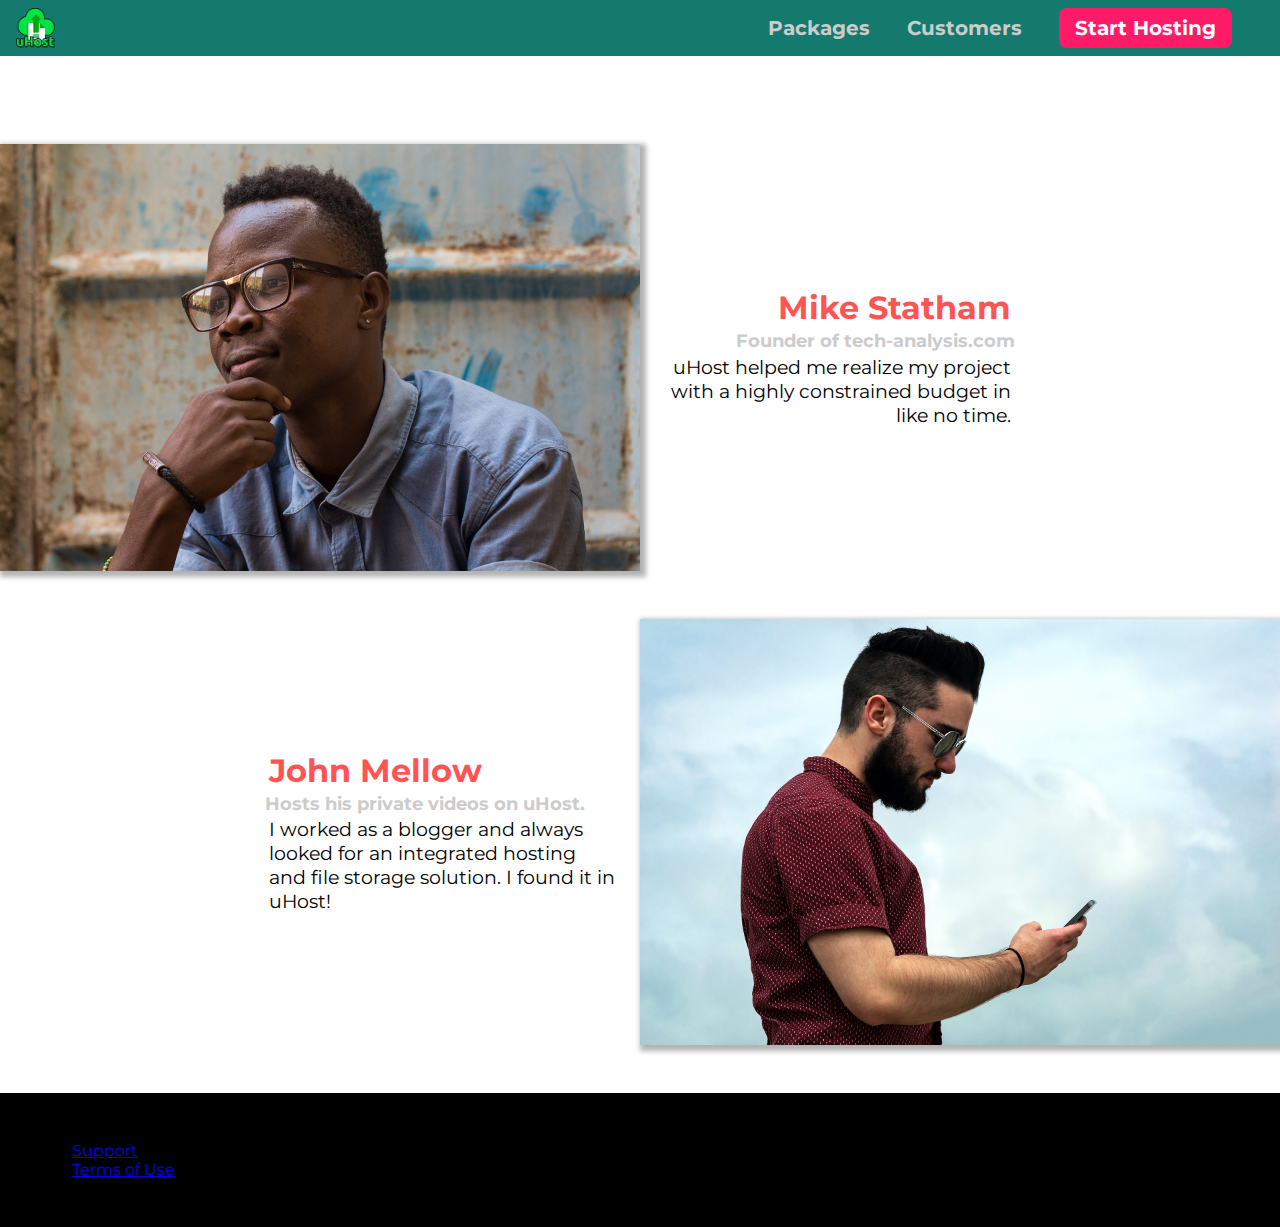
==== customers/index.html @ 4965a40d "first commit" ====
<!DOCTYPE html>
<html lang="en">
  <head>
    <meta charset="UTF-8" />
    <meta http-equiv="X-UA-Compatible" content="ie=edge" />
    <title>uHost</title>
    <link rel="shortcut icon" href="favicon.png" />
    <link
      href="https://fonts.googleapis.com/css?family=Anton"
      rel="stylesheet"
    />
    <link
      href="https://fonts.googleapis.com/css?family=Montserrat:400,700"
      rel="stylesheet"
    />
    <link rel="stylesheet" href="../shared.css" />
    <link rel="stylesheet" href="../main.css" />
    <link rel="stylesheet" href="customers.css" />
  </head>

  <body>
    <div class="backdrop"></div>
    <header class="main-header">
      <div>
        <button class="toggle-button">
          <span class="toggle-button__bar"></span>
          <span class="toggle-button__bar"></span>
          <span class="toggle-button__bar"></span>
      </button>
        <a href="../index.html" class="main-header--brand"> 
          <img src="../images/uhost-icon.png" alt="uHost - Your favorite hosting company">
         </a>
      </div>
      <nav class="main-nav">
        <ul class="main-nav-items">
          <li class="main-nav-item">
            <a href="../packages/index.html">Packages</a>
          </li>
          <li class="main-nav-item">
            <a href="../customers/index.html">Customers</a>
          </li>
          <li class="main-nav-item main-nav-item--button">
            <a href="start-hosting/index.html">Start Hosting</a>
          </li>
        </ul>
      </nav>
    </header>
    <nav class="mobile-nav">
      <ul class="mobile-nav__items">
          <li class="mobile-nav__item">
              <a href="../packages/index.html">Packages</a>
          </li>
          <li class="mobile-nav__item">
              <a href="../customers/index.html">Customers</a>
          </li>
          <li class="mobile-nav__item mobile-nav__item--cta">
              <a href="start-hosting/index.html">Start Hosting</a>
          </li>
      </ul>
  </nav>
    <main>
        <div>
            <div class="testimonial" id="customer-1">
                <div class="testimonial__image-container">
                    <img src="../images/customer-1.jpg" alt="Mike Statham - Customer" class="testimonial__image">
                </div>
                <div class="testimonial__info">
                    <h1 class="testimonial__name">Mike Statham</h1>
                    <h2 class="testimonial__subtitle">Founder of
                        <a href="tech-analysis.com">tech-analysis.com</a>
                    </h2>
                    <p class="testimonial__text">uHost helped me realize my project with a highly constrained budget in like no time.</p>
                </div>
            </div>
            <div class="testimonial" id="customer-2">

                <div class="testimonial__info">
                    <h1 class="testimonial__name">John Mellow</h1>
                    <h2 class="testimonial__subtitle">Hosts his private videos on uHost.
                    </h2>
                    <p class="testimonial__text">I worked as a blogger and always looked for an integrated hosting and file storage solution. I found
                        it in uHost!
                    </p>
                </div>
                <div class="testimonial__image-container">
                    <img src="../images/customer-2.jpg" alt="John Mellow - Customer" class="testimonial__image">
                </div>
            </div>
        </div>
      </main>
     <footer class="main-footer">
        <nav>
            <ul class="main-footer-links">
                <li class="main-footer-link">
                    <a href="#">Support</a>
                </li>
                <li class="main-footer-link">
                    <a href="#">Terms of Use</a>
                </li>
            </ul>
        </nav>
    </footer>
    <script src="../shared.js"></script>
  </body>
</html>
---- shared.css ----
* {
    box-sizing: border-box;
  }
  
  body {
    font-family: "Montserrat", sans-serif;
    margin: 0;
  }

  main {
    min-height: calc(100vh - 3.5rem - 8rem);
    margin-top: 3.5rem;
  }

  .backdrop {
    position: fixed;
    display: none;
    top: 0;
    left: 0;
    z-index: 100;
    width: 100vw;
    height: 100vh;
    background: rgba(0,0,0,0.5);
}

.main-header {
    width: 100%;
    position:fixed;
    top: 0;
    left: 0;
    background-color: #157a6e;
    color: #ccc;
    font-size: 1.25rem;
    padding: 0.5rem 1rem;
    z-index: 1;
  }
  
  .main-header > div {
    display: inline-block;
    vertical-align: middle;
  }

  .toggle-button {
    width: 3rem;
    background: transparent;
    border: none;
    cursor: pointer;
    padding-top: 0;
    padding-bottom: 0;
    vertical-align: middle;
  }
  
  .toggle-button:focus {
    outline: none;
  }
  
  .toggle-button__bar {
    width: 100%;
    height: 0.2rem;
    background: black;
    display: block;
    margin: 0.6rem 0;
  }
  
  
  .main-header--brand {
    color: #ff1b68;
    text-decoration: none;
    font-weight: bold;
    font-size: 1.5rem;
    height: 2.5rem;
    display: inline-block;
    vertical-align: middle;
  }
  
  .main-header--brand img {
    height: 100%;
  }

  .main-nav {
    display: none;
    /* text-align: right;
    width: calc(100% - 122px);
    vertical-align: middle; */
  }
  
  .main-nav-items {
    margin: 0;
    padding: 0;
    list-style: none;
  }
  
  .main-nav-item {
    display: inline-block;
    margin: 0 1rem;
  }
  
  .main-nav-item a,
  .mobile-nav__item a {
    text-decoration: none;
    color: inherit;
    font-weight: bold;
    padding: 0.2rem 0;
  }
  
  .main-nav-item a:hover,
  .main-nav-item a:active {
    color: white;
    border-bottom: 3px solid white;
  }
  
  .main-nav-item--button a,
  .mobile-nav__item--cta a {
    color: white;
    background: #ff1b68;
    padding: 0.5rem 1rem;
    border-radius: 8px;
  }
  
  .main-nav-item--button a:hover,
  .main-nav-item--button a:active,
  .mobile-nav__item--cta a:hover,
  .mobile-nav__item--cta a:active {
    background-color: #ff1b68;
    color: white;
    /* border-bottom: 3px solid white;
    border-radius: 5px;
    padding: 10px; */
  }
  
@media (min-width: 40rem) {
  .toggle-button {
    display: none;
  }

  .main-nav {
    display: inline-block;
    text-align: right;
    width: calc(100% - 60px);
    vertical-align: middle;
  }
  .main-footer {
    background-color: black;
    padding: 2rem;
    margin-top: 3rem;
  }
  
  .main-footer__links {
    list-style: none;
    text-align: center;
    margin: 0;
    padding: 0;
  }
  
  .main-footer__link {
    display: block;
    margin: 1rem 0;
  }
  
  .main-footer__link a {
    color: white;
    text-decoration: none;
  }
  
  .main-footer__link a:hover,
  .main-footer__link a:active {
    color: #ccc;
  }

  .mobile-nav {
    display: none;
    position: fixed;
    z-index: 101;
    top: 0;
    left: 0;
    background: white;
    width: 80%;
    height: 100vh;
  }
  
  .mobile-nav__items {
    width: 90%;
    height: 100%;
    list-style: none;
    margin: 10% auto;
    padding: 0;
    text-align: center;
  }
  
  .mobile-nav__item {
    margin: 1rem 0;
  }
  
  .mobile-nav__item a {
    font-size: 1.5rem;
  }
  
.button {
  background-color: #011638;
  color: white;
  font: inherit;
  border: 1.5px solid #011638;
  padding:  0.5rem;
  border-radius: 8px;
  font-weight: bold;
  cursor: pointer;
  /* margin-top: 5px; */
}

.button:hover,
.button:active {
  background-color: white;
  color: #2f2f2f;
  /* border: 1.5px solid white; */
}

.button:focus {
  outline: none;
}

}

@media (min-width: 40rem) {
  .main-footer__link {
    display: inline-block;
    margin: 0 1rem;
  }
}
---- main.css ----
#product-overview {
  /* background: url("freedom.jpg"); */
  background-image: url("images/freedom.jpg");
  background-size: cover;
  background-position: left 10% bottom 50%;
  background-repeat: no-repeat;
  background-origin: border-box;
  background-clip: border-box;
  width: 100vw;
  height: 33vh;
  /* margin-top: 2.75rem; */
  /* border: 5px dashed red; */
  position: relative;
}

#product-overview h1 {
  color: white;
  font-family: "Anton", sans-serif;
  position: absolute;
  bottom: 5%;
  left: 3%;
  font-size: 1.6rem;
}

@media (min-width: 40rem) and (min-height: 40rem) {
  #product-overview {
    height: 40vh;
    background-position: 50% 25%;
  }

  #product-overview h1 {
    font-size: 3rem;
  }
}

.section-title {
  color: #2ddf5c;
  text-align: center;
}

.plan {
  background: #d5ffdc;
  text-align: center;
  padding: 1rem;
  margin: 0.5rem 0;
  width: 100%;
}

.plan--highlighted {
  background: #19b84c;
  color: white;
}

.plan__annotation {
  background: white;
  color: #19b84c;
  padding: 0.5rem;
  box-shadow: 2px 2px 2px 2px rgba(0, 0, 0, 0.5);
  border-radius: 8px;
}

.plan-title {
  color: #0e4f1f;
}

.plan-price {
  color: #858585;
}

.plan--highlighted .plan__title {
  color: white;
}

.plan--highlighted .plan__price {
  color: #0e4f1f;
}

.plan--features {
  list-style: none;
  margin: 0;
  padding: 0;
}

.plan--feature {
  margin: 0.5rem 0;
}

@media (min-width: 40rem) {
  .plan-list {
    width: 100%;
    text-align: center;
  }

  .plan {
    display: inline-block;
    width: 30%;
    vertical-align: middle;
    min-width: 13rem;
    max-width: 25rem;
  }

  #plans {
    text-align: center;
    margin: auto;
  }

  .plan--highlighted {
    box-shadow: 2px 2px 2px 2px rgba(0, 0, 0, 0.5);
  }
}

#key-features {
  background: #ff1b68;
  margin-top: 5rem;
  padding: 1rem;
}

#key-features .section-title {
  color: white;
  margin: 2rem;
}

.key-feature__list {
  list-style: none;
  margin: 0;
  padding: 0;
  text-align: center;
}

.key-feature__image {
  background: #ffcede;
  width: 128px;
  height: 128px;
  border: 2px solid #424242;
  border-radius: 50%;
  margin: auto;
  padding: 1.5rem;
}

.key-feature__description {
  text-align: center;
  font-weight: bold;
  color: white;
  font-size: 1.2rem;
}

@media (min-width: 40rem) {
  .key-feature {
    display: inline-block;
    width: 30%;
    max-width: 25rem;
    vertical-align: top;
  }

/* h1 {
    font-family: sans-serif;
} */

.modal {
  position: fixed;
  display: none;
  z-index: 200;
  top: 20%;
  left: 30%;
  width: 40%;
  background: white;
  padding: 1rem;
  border: 1px solid #ccc;
  box-shadow: 1px 1px 1px rgba(0, 0, 0, 0.5);
}

.modal__title {
  text-align: center;
  margin: 0 0 1rem 0;
}

.modal__actions {
  text-align: center;
}

.modal__action {
  border: 1px solid #0e4f1f;
  background: #0e4f1f;
  text-decoration: none;
  color: white;
  font: inherit;
  padding: 0.5rem 1rem;
  cursor: pointer;
}

.modal__action:hover,
.modal__action:active {
  background: #2ddf5c;
  border-color: #2ddf5c;
}

.modal__action--negative {
  background: red;
  border-color: red;
}

.modal__action--negative:hover,
.modal__action--negative:active {
  background: #ff5454;
  border-color: #ff5454;
}
}

/* 
.section-title {
  color: #09491a;
  text-align: center;
} */

/* .plan-list {
  width: 80%;
  margin: auto;
  text-align: center;
}

.plan {
  background-color: #abd2bc;
  display: inline-block;
  vertical-align: middle;
  text-align: center;
  padding: 1rem;
  margin:  0.5rem;
  width: 30%;
  border-radius: 3px;
  box-shadow: 1px 1px 1px 1px rgba(0, 0, 0, 0.5);
}

#plans p {
  text-align: center;
}

.plan--features {
  list-style: none;
  margin: 0px;
  padding: 0px;
}

.plan--feature {
  line-height: 25px;
}

.plan--annotation {
  background-color: white;
  color: #da2c38;
  padding: 0.5rem;
  border-radius: 8px;
  box-shadow: 2px 2px 2px 2px rgba(0, 0, 0, 0.5);
}

.recommended-plan {
  background-color: #157a6e;
  color: white;
  box-shadow: 2px 2px 2px 2px rgba(0, 0, 0, 0.5);
}

.plan-title {
  color: #011638;
  box-shadow: 1px 1px 1px 1px rgba(0, 0, 0, 0.5);
}

.plan-price {
  color: #2f2f2f;
}

.recommended-plan .plan-title {
  color: white;
  box-shadow: 1px 1px 1px 1px rgba(0, 0, 0, 0.5);
}

.recommended-plan .plan-price {
  color: #040f18;
}


#key-features {
  background: #ff1b68;
  margin-top: 5rem;
  padding: 1rem;
}

#key-features .section-title {
  color: white;
  margin: 2rem;
}

.key-feature__list {
  list-style: none;
  margin: 0;
  padding: 0;
  text-align: center;
}

.key-feature {
  display: inline-block;
  width: 30%;
  vertical-align: top;
}

.key-feature__image {
  background: #ffcede;
  width: 128px;
  height: 128px;
  border: 2px solid #424242;
  border-radius: 50%;
  margin: auto;
  padding: 1.5rem;
}

.key-feature__description {
  text-align: center;
  font-weight: bold;
  color: white;
  font-size: 1.2rem;
}

.modal {
  position: fixed;
  display: none;
  z-index: 200;
  top: 20%;
  left: 30%;
  width: 40%;
  background-color: white;
  padding: 1rem;
  border: 1px solid #ccc;
  box-shadow: 1px 1px 1px rgba(0,0,0,0.5);
}

.modal__title {
  text-align: center;
  margin: 0 0 1rem 0;
}

.modal__actions {
  text-align: center;
}

.modal__action {
  border: 1px solid #0e4f1f;
  background-color: #0e4f1f;
  text-decoration: none;
  color: white;
  font: inherit;
  padding: 0.5rem 1rem;
  cursor: pointer;
}

.modal__action:hover,
.modal_action:active {
  background-color: #2ddf5c;
  border-color: #2ddf5c;
}

.modal__action--negative {
  background-color: red;
  border-color: red;
}

.modal__action--negative:hover,
.modal__action--negative:active {
  background-color: #ff5454;
  border-color: #ff5454;
} */
---- customers/customers.css ----
main {
  padding-top: 2.5rem;
}

.testimonial {
    font-size: 1.2rem;
  }
  
  /*.testimonial__list {
    width: 80%;
    margin: auto;
  }*/

  .testimonial__image-container {
    width: 100%;
    max-width: 40rem;
    box-shadow: 3px 3px 5px 3px rgba(0,0,0,0.3);
  }

  .testimonial__image {
    width: 100%;
    vertical-align: top;
  }
  
  .testimonial__info {
    text-align: right;
    padding: 0.9rem;
  }
  
  #customer-2.testimonial {
    text-align: right;
  }
  
  #customer-2 .testimonial__info {
    text-align: left;
  }
  
  .testimonial__name {
    margin: 0.2rem;
    color: #ff5454;
    font-size: 2rem;
  }
  
  .testimonial__subtitle {
    margin: 0;
    font-size: 1.1rem;
    color: #ccc;
  }
  
  .testimonial__subtitle a {
    color: inherit;
    text-decoration: none;
  }
  
  .testimonial__subtitle a:hover,
  .testimonial__subtitle a:active {
    color: #7a7a7a;
  }

  .testimonial__text {
    margin: 0.2rem;
  }

  @media (min-width: 40rem) {
    .testimonial {
      margin: 3rem auto;
      max-width: 1500px;
    }

    .testimonial__image-container {
      display: inline-block;
      vertical-align: middle;
      width: 66%;
    }

    .testimonial__info {
      display: inline-block;
      vertical-align: middle;
      width: 30%;
    }
    
  }
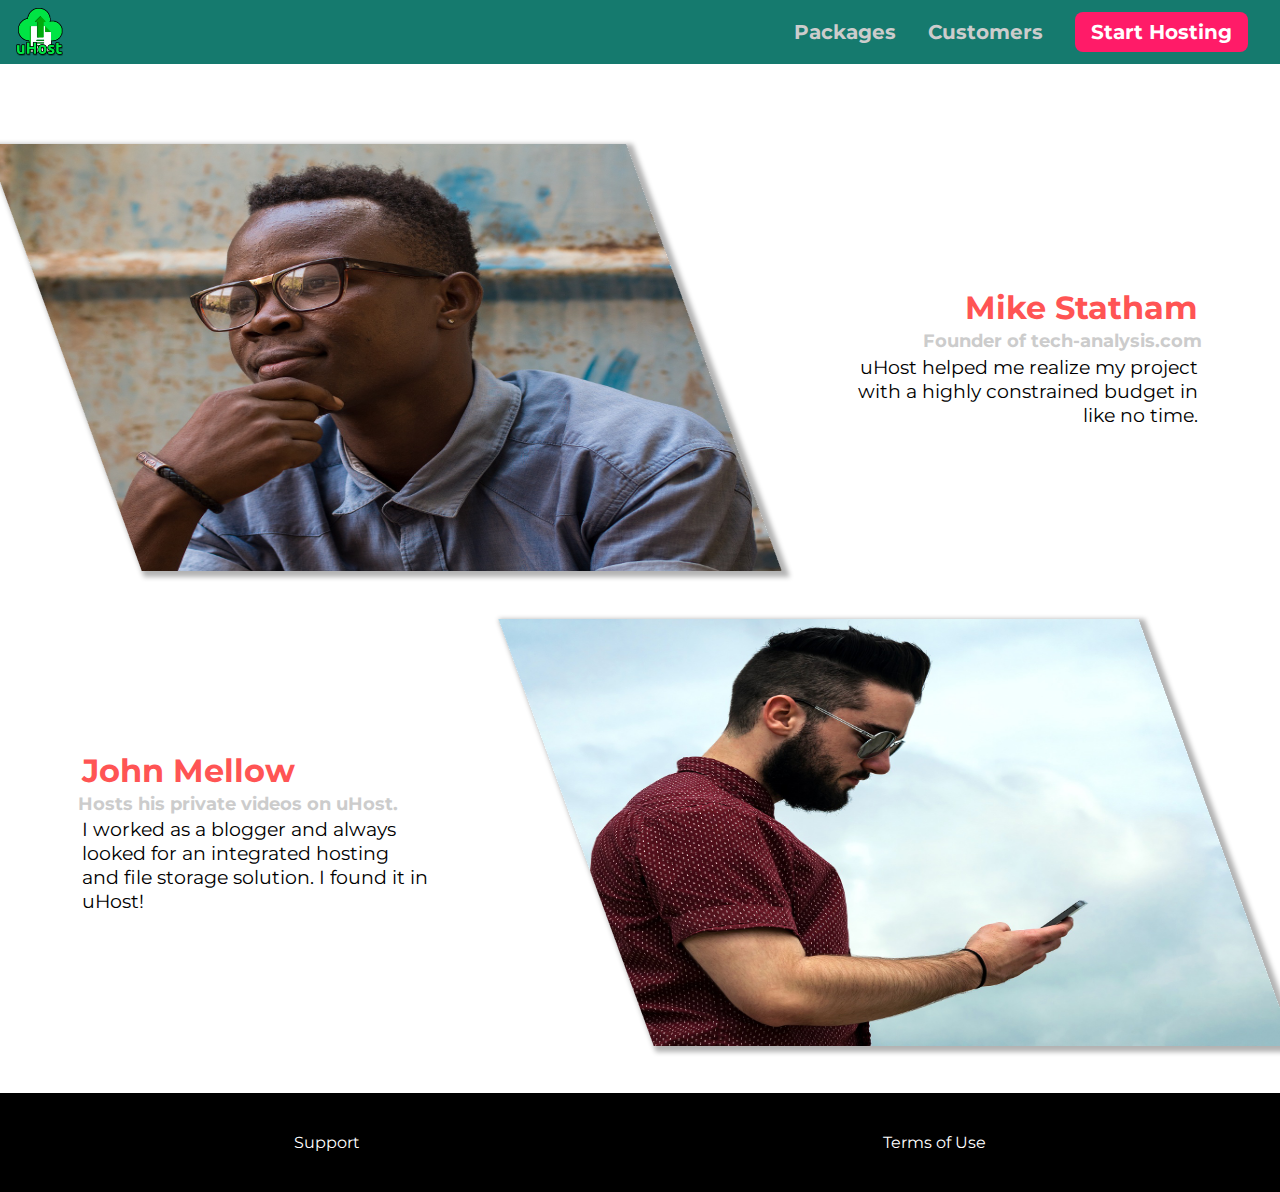
==== commit 533946a0: "flexbox project" ====
--- a/customers/index.html
+++ b/customers/index.html
@@ -40,7 +40,7 @@
             <a href="../customers/index.html">Customers</a>
           </li>
           <li class="main-nav-item main-nav-item--button">
-            <a href="start-hosting/index.html">Start Hosting</a>
+            <a href="../start-hosting/index.html">Start Hosting</a>
           </li>
         </ul>
       </nav>
@@ -54,7 +54,7 @@
               <a href="../customers/index.html">Customers</a>
           </li>
           <li class="mobile-nav__item mobile-nav__item--cta">
-              <a href="start-hosting/index.html">Start Hosting</a>
+              <a href="../start-hosting/index.html">Start Hosting</a>
           </li>
       </ul>
   </nav>
@@ -88,13 +88,13 @@
             </div>
         </div>
       </main>
-     <footer class="main-footer">
+      <footer class="main-footer">
         <nav>
-            <ul class="main-footer-links">
-                <li class="main-footer-link">
+            <ul class="main-footer__links">
+                <li class="main-footer__link">
                     <a href="#">Support</a>
                 </li>
-                <li class="main-footer-link">
+                <li class="main-footer__link">
                     <a href="#">Terms of Use</a>
                 </li>
             </ul>
--- a/shared.css
+++ b/shared.css
@@ -1,3 +1,7 @@
+@import url('https://fonts.googleapis.com/css?family=Roboto:100,400,900');
+@import url('https://fonts.googleapis.com/css?family=Anton');
+@import url('https://fonts.googleapis.com/css?family=Montserrat:400,700');
+
 * {
     box-sizing: border-box;
   }
@@ -32,14 +36,12 @@
     color: #ccc;
     font-size: 1.25rem;
     padding: 0.5rem 1rem;
-    z-index: 1;
-  }
-  
-  .main-header > div {
-    display: inline-block;
-    vertical-align: middle;
-  }
-
+    z-index: 60;
+    display: flex;
+    align-items: center;
+    justify-content: space-between;
+  }
+  
   .toggle-button {
     width: 3rem;
     background: transparent;
@@ -68,30 +70,25 @@
     text-decoration: none;
     font-weight: bold;
     font-size: 1.5rem;
-    height: 2.5rem;
-    display: inline-block;
+  }
+  
+  .main-header--brand img {
+    height: 3rem;
     vertical-align: middle;
   }
-  
-  .main-header--brand img {
-    height: 100%;
-  }
 
   .main-nav {
     display: none;
-    /* text-align: right;
-    width: calc(100% - 122px);
-    vertical-align: middle; */
   }
   
   .main-nav-items {
     margin: 0;
     padding: 0;
     list-style: none;
+    display: flex;
   }
   
   .main-nav-item {
-    display: inline-block;
     margin: 0 1rem;
   }
   
@@ -108,7 +105,10 @@
     color: white;
     border-bottom: 3px solid white;
   }
-  
+  .main-nav-item--button {
+    animation: wiggle 200ms 2s 12 alternate;
+  }
+
   .main-nav-item--button a,
   .mobile-nav__item--cta a {
     color: white;
@@ -123,48 +123,7 @@
   .mobile-nav__item--cta a:active {
     background-color: #ff1b68;
     color: white;
-    /* border-bottom: 3px solid white;
-    border-radius: 5px;
-    padding: 10px; */
-  }
-  
-@media (min-width: 40rem) {
-  .toggle-button {
-    display: none;
-  }
-
-  .main-nav {
-    display: inline-block;
-    text-align: right;
-    width: calc(100% - 60px);
-    vertical-align: middle;
-  }
-  .main-footer {
-    background-color: black;
-    padding: 2rem;
-    margin-top: 3rem;
-  }
-  
-  .main-footer__links {
-    list-style: none;
-    text-align: center;
-    margin: 0;
-    padding: 0;
-  }
-  
-  .main-footer__link {
-    display: block;
-    margin: 1rem 0;
-  }
-  
-  .main-footer__link a {
-    color: white;
-    text-decoration: none;
-  }
-  
-  .main-footer__link a:hover,
-  .main-footer__link a:active {
-    color: #ccc;
+    border: none;
   }
 
   .mobile-nav {
@@ -182,9 +141,131 @@
     width: 90%;
     height: 100%;
     list-style: none;
-    margin: 10% auto;
-    padding: 0;
-    text-align: center;
+    margin: 0 auto;
+    padding: 0;
+    display: flex;
+    flex-direction: column;
+    justify-content: center;
+    align-items: center;
+  }
+  
+  .mobile-nav__item {
+    margin: 1rem 0;
+  }
+  
+  .mobile-nav__item a {
+    font-size: 1.5rem;
+  }
+
+  .button {
+    background-color: #011638;
+    color: white;
+    font: inherit;
+    border: 1.5px solid #011638;
+    padding:  0.5rem;
+    border-radius: 8px;
+    font-weight: bold;
+    cursor: pointer;
+  }
+  
+  .button:hover,
+  .button:active {
+    background-color: white;
+    color: #2f2f2f;
+    /* border: 1.5px solid white; */
+  }
+  
+  .button:focus {
+    outline: none;
+  }
+
+  .main-footer {
+    background-color: black;
+    padding: 2rem;
+    margin-top: 3rem;
+  }
+  
+  .main-footer__links {
+    list-style: none;
+    margin: 0;
+    padding: 0;
+    display: flex;
+    flex-direction: column;
+    align-items: center;
+  }
+  
+  .main-footer__link {
+    margin: 0.5rem 0;
+  }
+
+  .main-footer__link a {
+    color: white;
+    text-decoration: none;
+  }
+  
+  .main-footer__link a:hover,
+  .main-footer__link a:active {
+    color: #ccc;
+  }
+  
+@media (min-width: 40rem) {
+  .toggle-button {
+    display: none;
+  }
+
+  .main-nav {
+    display: flex
+  }
+  .main-footer {
+    background-color: black;
+    padding: 2rem;
+    margin-top: 3rem;
+  }
+  
+  .main-footer__links {
+    list-style: none;
+    margin: 0;
+    padding: 0;
+    display: flex;
+    flex-direction: column;
+    align-items: center;
+  }
+  
+  .main-footer__link {
+    margin: 0.5rem 0;
+  }
+  
+  .main-footer__link a {
+    color: white;
+    text-decoration: none;
+  }
+  
+  .main-footer__link a:hover,
+  .main-footer__link a:active {
+    color: #ccc;
+  }
+
+  .mobile-nav {
+    display: none;
+    position: fixed;
+    z-index: 101;
+    top: 0;
+    left: 0;
+    background: white;
+    width: 80%;
+    height: 100vh;
+  }
+  
+  .mobile-nav__items {
+    width: 90%;
+    height: 100%;
+    list-style: none;
+    margin: 0 auto;
+    padding: 0;
+    display: flex;
+    flex-direction: column;
+    justify-content: center;
+    align-items: center;
   }
   
   .mobile-nav__item {
@@ -204,7 +285,6 @@
   border-radius: 8px;
   font-weight: bold;
   cursor: pointer;
-  /* margin-top: 5px; */
 }
 
 .button:hover,
@@ -222,7 +302,21 @@
 
 @media (min-width: 40rem) {
   .main-footer__link {
-    display: inline-block;
-    margin: 0 1rem;
+    display: flex;
+    margin: 0.5rem auto;
+  }
+  
+  .main-footer__links {
+    flex-direction: row;
+    justify-content: center;
+  }
+}
+
+@keyframes wiggle {
+  from {
+    transform: rotateZ(0deg);
+  }
+  to {
+    transform: rotateZ(10deg);
   }
 }--- a/main.css
+++ b/main.css
@@ -22,6 +22,56 @@
   font-size: 1.6rem;
 }
 
+.modal {
+  position: fixed;
+  display: none;
+  z-index: 200;
+  top: 20%;
+  left: 30%;
+  width: 60%;
+  background: white;
+  padding: 1rem;
+  border: 1px solid #ccc;
+  box-shadow: 1px 1px 1px rgba(0, 0, 0, 0.5);
+}
+
+.modal__title {
+  text-align: center;
+  margin: 0 0 1rem 0;
+  font-size: 1.5rem;
+}
+
+.modal__actions {
+  text-align: center;
+}
+
+.modal__action {
+  border: 1px solid #0e4f1f;
+  background: #0e4f1f;
+  text-decoration: none;
+  color: white;
+  font: inherit;
+  padding: 0.5rem 1rem;
+  cursor: pointer;
+}
+
+.modal__action:hover,
+.modal__action:active {
+  background: #2ddf5c;
+  border-color: #2ddf5c;
+}
+
+.modal__action--negative {
+  background: red;
+  border-color: red;
+}
+
+.modal__action--negative:hover,
+.modal__action--negative:active {
+  background: #ff5454;
+  border-color: #ff5454;
+}
+
 @media (min-width: 40rem) and (min-height: 40rem) {
   #product-overview {
     height: 40vh;
@@ -71,7 +121,7 @@
   color: white;
 }
 
-.plan--highlighted .plan__price {
+.plan--highlighted .plan-price {
   color: #0e4f1f;
 }
 
@@ -88,15 +138,19 @@
 @media (min-width: 40rem) {
   .plan-list {
     width: 100%;
-    text-align: center;
+    display: flex;
+    justify-content: center;
+    align-items: center;
   }
 
   .plan {
-    display: inline-block;
     width: 30%;
-    vertical-align: middle;
     min-width: 13rem;
     max-width: 25rem;
+    display: flex;
+    flex-direction: column;
+    justify-content: space-between;
+    height: 28rem;
   }
 
   #plans {
@@ -106,6 +160,8 @@
 
   .plan--highlighted {
     box-shadow: 2px 2px 2px 2px rgba(0, 0, 0, 0.5);
+    height: 30rem;
+    z-index: 30;
   }
 }
 
@@ -146,10 +202,13 @@
 
 @media (min-width: 40rem) {
   .key-feature {
-    display: inline-block;
     width: 30%;
     max-width: 25rem;
-    vertical-align: top;
+  }
+
+  .key-feature__list {
+    display: flex;
+    justify-content: center;
   }
 
 /* h1 {
--- a/customers/customers.css
+++ b/customers/customers.css
@@ -12,14 +12,21 @@
   }*/
 
   .testimonial__image-container {
-    width: 100%;
+    width: 60%;
     max-width: 40rem;
     box-shadow: 3px 3px 5px 3px rgba(0,0,0,0.3);
+    transform: skew(20deg);
+    overflow: hidden;
+  }
+
+  #customer-1:hover .testimonial__image-container {
+    animation: flip-customer 1s ease-in-out forwards;
   }
 
   .testimonial__image {
     width: 100%;
     vertical-align: top;
+    transform: skew(-20deg) scaleX(1.4);
   }
   
   .testimonial__info {
@@ -65,20 +72,30 @@
     .testimonial {
       margin: 3rem auto;
       max-width: 1500px;
+      display: flex;
+      align-items: center;
+      justify-content: space-around;
     }
 
     .testimonial__image-container {
-      display: inline-block;
-      vertical-align: middle;
       width: 66%;
     }
 
     .testimonial__info {
-      display: inline-block;
-      vertical-align: middle;
       width: 30%;
     }
-    
+  }
+
+  @keyframes flip-customer {
+    0% {
+      transform: rotateY(0) skew(20seg);
+    }
+    50% {
+      transform: rotateY(160deg) skew(20deg);
+    }
+    100% {
+      transform: rotateY(360deg) skew(20deg);
+    }
   }
   
   